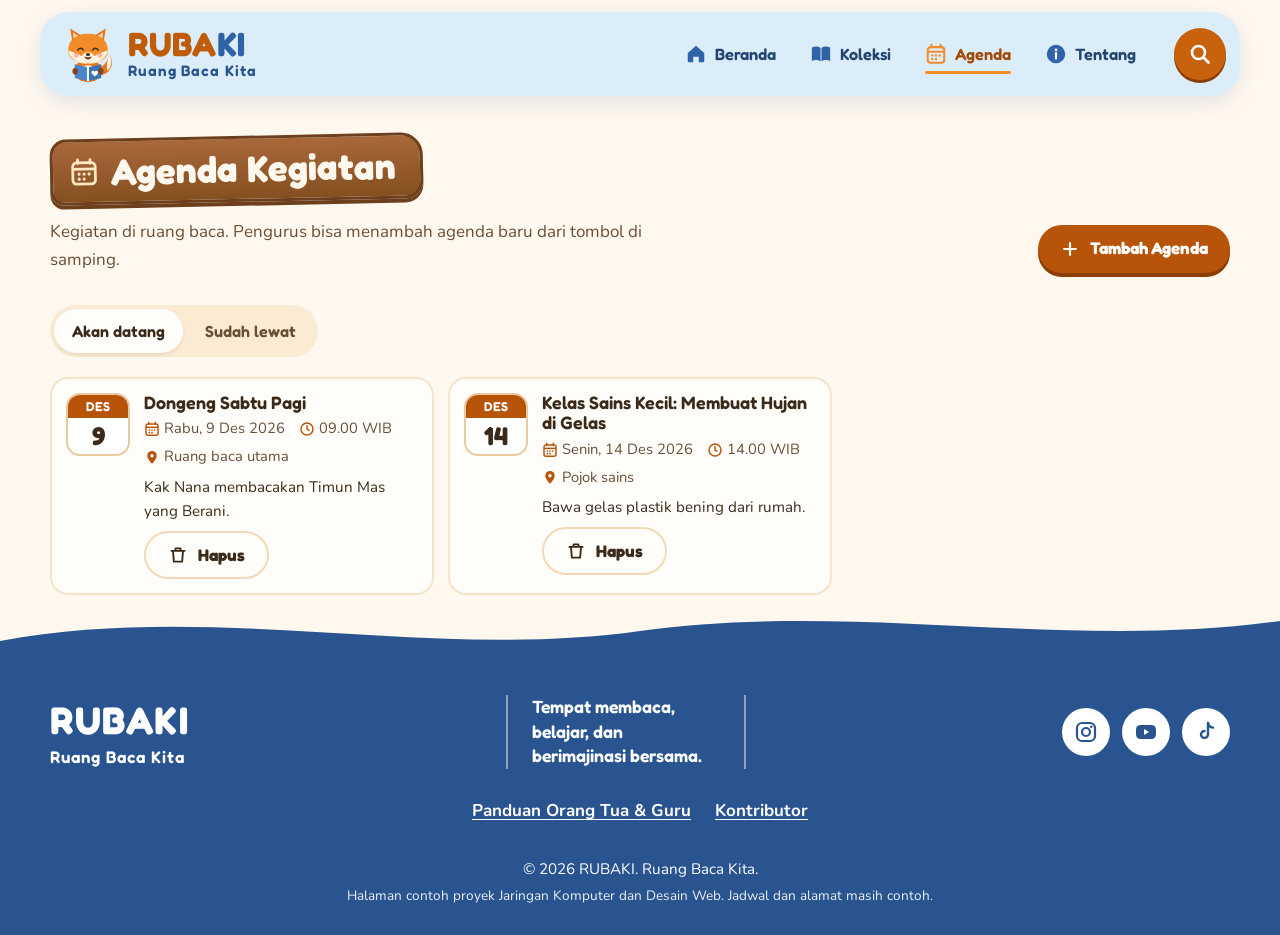
==== agenda.html @ 47138470 "Terapkan tampilan RUBAKI baru ke semua halaman Tampilan mengikuti desain contoh (hero rubah, papan k" ====
<!DOCTYPE html>
<html lang="id">
<head>
  <meta charset="utf-8">
  <meta name="viewport" content="width=device-width, initial-scale=1">
  <title>Agenda Kegiatan · RUBAKI</title>
  <meta name="description" content="Jadwal dongeng, menggambar, dan kelas sains kecil di ruang baca RUBAKI.">
  <link rel="preconnect" href="https://fonts.googleapis.com">
  <link rel="preconnect" href="https://fonts.gstatic.com" crossorigin>
  <link href="https://fonts.googleapis.com/css2?family=Fredoka:wght@500;600;700&family=Nunito:wght@400;600;700;800&display=swap" rel="stylesheet">
  <link rel="stylesheet" href="css/style.css">
  <link rel="stylesheet" href="css/agenda.css">
</head>
<body data-halaman="agenda">
  <!-- Ikon dan maskot dipakai ulang lewat <use href="#..."> -->
  <svg width="0" height="0" style="position:absolute" aria-hidden="true">
    <defs>
      <symbol id="fox" viewBox="0 0 220 220">
        <path d="M150 196 C204 190 218 140 192 112 C186 150 166 162 138 168Z" fill="#E9761A"/>
        <path d="M192 112 C208 134 204 162 186 176 C182 152 186 132 192 112Z" fill="#FFF3E2"/>
        <ellipse cx="110" cy="176" rx="56" ry="44" fill="#E9761A"/>
        <ellipse cx="110" cy="184" rx="32" ry="30" fill="#FFF3E2"/>
        <path d="M50 74 L40 10 L98 46Z" fill="#E9761A"/>
        <path d="M56 60 L51 26 L84 47Z" fill="#FFDDBC"/>
        <path d="M170 74 L180 10 L122 46Z" fill="#E9761A"/>
        <path d="M164 60 L169 26 L136 47Z" fill="#FFDDBC"/>
        <path d="M110 30 C162 30 188 60 188 96 C188 130 152 148 110 148 C68 148 32 130 32 96 C32 60 58 30 110 30Z" fill="#F28C28"/>
        <path d="M32 96 C52 102 72 108 86 120 C96 130 100 142 110 148 C78 149 42 136 32 96Z" fill="#FFF3E2"/>
        <path d="M188 96 C168 102 148 108 134 120 C124 130 120 142 110 148 C142 149 178 136 188 96Z" fill="#FFF3E2"/>
        <ellipse cx="110" cy="124" rx="26" ry="20" fill="#FFF3E2"/>
        <path d="M70 94 q11 -13 22 0" stroke="#3B2A1A" stroke-width="5.5" fill="none" stroke-linecap="round"/>
        <path d="M128 94 q11 -13 22 0" stroke="#3B2A1A" stroke-width="5.5" fill="none" stroke-linecap="round"/>
        <circle cx="64" cy="114" r="10" fill="#F4A08C" opacity=".7"/>
        <circle cx="156" cy="114" r="10" fill="#F4A08C" opacity=".7"/>
        <ellipse cx="110" cy="112" rx="8" ry="6" fill="#3B2A1A"/>
        <path d="M98 122 q12 16 24 0" stroke="#3B2A1A" stroke-width="4" fill="#C9483A" stroke-linecap="round" stroke-linejoin="round"/>
        <path d="M58 150 L108 162 L108 216 L58 204Z" fill="#4A86C8"/>
        <path d="M162 150 L112 162 L112 216 L162 204Z" fill="#3B74B4"/>
        <path d="M106 162 L110 158 L114 162 L114 216 L106 216Z" fill="#FFFFFF"/>
        <path d="M137 180 c-4 -7 -15 -4 -13 5 c1 5 13 13 13 13 s12 -8 13 -13 c2 -9 -9 -12 -13 -5z" fill="#FFFFFF"/>
        <ellipse cx="60" cy="178" rx="11" ry="13" fill="#7A4A26"/>
        <ellipse cx="160" cy="178" rx="11" ry="13" fill="#7A4A26"/>
      </symbol>

      <symbol id="i-home" viewBox="0 0 24 24"><path d="M3 11 12 3l9 8v9a1 1 0 0 1-1 1h-5v-6H9v6H4a1 1 0 0 1-1-1z" fill="currentColor"/></symbol>
      <symbol id="i-book" viewBox="0 0 24 24"><path d="M2 5c3-1.5 6.5-1.5 9.5.5V20c-3-2-6.5-2-9.5-.5zM22 5c-3-1.5-6.5-1.5-9.5.5V20c3-2 6.5-2 9.5-.5z" fill="currentColor"/></symbol>
      <symbol id="i-cal" viewBox="0 0 24 24"><path d="M7 2v3M17 2v3" stroke="currentColor" stroke-width="2.2" stroke-linecap="round"/><rect x="3" y="4.5" width="18" height="17" rx="3" fill="none" stroke="currentColor" stroke-width="2.2"/><path d="M3 9.5h18" stroke="currentColor" stroke-width="2.2"/><g fill="currentColor"><circle cx="8" cy="13.5" r="1.3"/><circle cx="12" cy="13.5" r="1.3"/><circle cx="16" cy="13.5" r="1.3"/><circle cx="8" cy="17.5" r="1.3"/><circle cx="12" cy="17.5" r="1.3"/></g></symbol>
      <symbol id="i-info" viewBox="0 0 24 24"><circle cx="12" cy="12" r="10" fill="currentColor"/><path d="M12 11v6" stroke="#fff" stroke-width="2.4" stroke-linecap="round"/><circle cx="12" cy="7.5" r="1.5" fill="#fff"/></symbol>
      <symbol id="i-search" viewBox="0 0 24 24"><circle cx="10.5" cy="10.5" r="6.5" fill="none" stroke="currentColor" stroke-width="2.6"/><path d="m15.5 15.5 5 5" stroke="currentColor" stroke-width="2.6" stroke-linecap="round"/></symbol>
      <symbol id="i-arrow" viewBox="0 0 24 24"><path d="M5 12h13M13 6l6 6-6 6" fill="none" stroke="currentColor" stroke-width="2.6" stroke-linecap="round" stroke-linejoin="round"/></symbol>
      <symbol id="i-back" viewBox="0 0 24 24"><path d="M19 12H6M11 6l-6 6 6 6" fill="none" stroke="currentColor" stroke-width="2.6" stroke-linecap="round" stroke-linejoin="round"/></symbol>
      <symbol id="i-up" viewBox="0 0 24 24"><path d="M12 19V6M6 11l6-6 6 6" fill="none" stroke="currentColor" stroke-width="2.6" stroke-linecap="round" stroke-linejoin="round"/></symbol>
      <symbol id="i-close" viewBox="0 0 24 24"><path d="M6 6l12 12M18 6 6 18" stroke="currentColor" stroke-width="2.6" stroke-linecap="round"/></symbol>
      <symbol id="i-heart" viewBox="0 0 24 24"><path d="M12 20s-7.5-4.6-9.3-9.2C1.4 7.4 3.6 4 7 4c2 0 3.6 1.1 5 3 1.4-1.9 3-3 5-3 3.4 0 5.6 3.4 4.3 6.8C19.5 15.4 12 20 12 20z" fill="currentColor"/></symbol>
      <symbol id="i-people" viewBox="0 0 24 24"><g fill="currentColor"><circle cx="12" cy="7" r="3.4"/><circle cx="5" cy="9" r="2.6"/><circle cx="19" cy="9" r="2.6"/><path d="M5.5 20c0-4 2.9-7 6.5-7s6.5 3 6.5 7z"/><path d="M0.5 19c0-3 1.9-5.3 4.5-5.3 1 0 1.8.3 2.5.8-1 1.3-1.6 2.8-1.8 4.5z"/><path d="M23.5 19c0-3-1.9-5.3-4.5-5.3-1 0-1.8.3-2.5.8 1 1.3 1.6 2.8 1.8 4.5z"/></g></symbol>
      <symbol id="i-star" viewBox="0 0 24 24"><path d="m12 2.5 2.9 6 6.6.8-4.9 4.5 1.3 6.5L12 17l-5.9 3.3 1.3-6.5L2.5 9.3l6.6-.8z" fill="currentColor" stroke="#C98A00" stroke-width="1" stroke-linejoin="round"/></symbol>
      <symbol id="i-plus" viewBox="0 0 24 24"><path d="M12 5v14M5 12h14" stroke="currentColor" stroke-width="2.6" stroke-linecap="round"/></symbol>
      <symbol id="i-trash" viewBox="0 0 24 24"><path d="M4 7h16M9 7V4h6v3M6 7l1 13h10l1-13" fill="none" stroke="currentColor" stroke-width="2.2" stroke-linecap="round" stroke-linejoin="round"/></symbol>
      <symbol id="i-pin" viewBox="0 0 24 24"><path d="M12 22s7-6.6 7-12a7 7 0 0 0-14 0c0 5.4 7 12 7 12z" fill="currentColor"/><circle cx="12" cy="10" r="2.6" fill="#fff"/></symbol>
      <symbol id="i-clock" viewBox="0 0 24 24"><circle cx="12" cy="12" r="9" fill="none" stroke="currentColor" stroke-width="2.2"/><path d="M12 7v5l3 2" fill="none" stroke="currentColor" stroke-width="2.2" stroke-linecap="round"/></symbol>
      <symbol id="i-pause" viewBox="0 0 24 24"><path d="M8 5v14M16 5v14" stroke="currentColor" stroke-width="3" stroke-linecap="round"/></symbol>
      <symbol id="i-play" viewBox="0 0 24 24"><path d="M7 4.5v15l12-7.5z" fill="currentColor"/></symbol>
      <symbol id="i-ig" viewBox="0 0 24 24"><rect x="3" y="3" width="18" height="18" rx="5" fill="none" stroke="currentColor" stroke-width="2.2"/><circle cx="12" cy="12" r="4" fill="none" stroke="currentColor" stroke-width="2.2"/><circle cx="17.3" cy="6.7" r="1.3" fill="currentColor"/></symbol>
      <symbol id="i-yt" viewBox="0 0 24 24"><rect x="2" y="5" width="20" height="14" rx="4.5" fill="currentColor"/><path d="M10 9v6l5-3z" fill="#fff"/></symbol>
      <symbol id="i-tt" viewBox="0 0 24 24"><path d="M14 3v11.5a3.5 3.5 0 1 1-3.5-3.5" fill="none" stroke="currentColor" stroke-width="2.4" stroke-linecap="round"/><path d="M14 3c.4 2.6 2.2 4.4 5 4.6" fill="none" stroke="currentColor" stroke-width="2.4" stroke-linecap="round"/></symbol>
    </defs>
  </svg>

  <a class="skip" href="#main">Lewati ke konten utama</a>

  <!-- NAVBAR: sama di semua halaman, jangan diubah -->
  <header class="topbar" id="top">
    <a class="brand" href="index.html" aria-label="RUBAKI, ke beranda">
      <svg class="brand__fox" width="56" height="56" aria-hidden="true"><use href="#fox"/></svg>
      <span class="brand__text">
        <span class="brand__name"><span class="o">RUBA</span><span class="b">KI</span></span>
        <span class="brand__tag">Ruang Baca Kita</span>
      </span>
    </a>

    <nav class="nav" aria-label="Navigasi utama">
      <a class="nav__link" href="index.html" data-route="beranda"><svg aria-hidden="true"><use href="#i-home"/></svg><span>Beranda</span></a>
      <a class="nav__link" href="koleksi.html" data-route="koleksi"><svg aria-hidden="true"><use href="#i-book"/></svg><span>Koleksi</span></a>
      <a class="nav__link" href="agenda.html" data-route="agenda" aria-current="page"><svg aria-hidden="true"><use href="#i-cal"/></svg><span>Agenda</span></a>
      <a class="nav__link" href="tentang.html" data-route="tentang"><svg aria-hidden="true"><use href="#i-info"/></svg><span>Tentang</span></a>
    </nav>

    <button class="search-btn" type="button" id="openSearch" aria-label="Cari buku atau agenda (tombol /)">
      <svg aria-hidden="true"><use href="#i-search"/></svg>
    </button>
  </header>

  <main id="main" tabindex="-1">
    <!-- ===== ISI HALAMAN AGENDA (bagian yang boleh kamu ubah) ===== -->
    <section class="halaman" aria-labelledby="agd-title">
      <div class="wrap page">
        <header class="page__head page__head--row">
          <div>
            <h1 class="plank plank--lg" id="agd-title"><svg aria-hidden="true"><use href="#i-cal"/></svg>Agenda Kegiatan</h1>
            <p class="page__lead">Kegiatan di ruang baca. Pengurus bisa menambah agenda baru dari tombol di samping.</p>
          </div>
          <button class="btn btn--primary" type="button" id="addAgendaBtn"><svg aria-hidden="true"><use href="#i-plus"/></svg>Tambah Agenda</button>
        </header>

        <div class="tabs" role="tablist" aria-label="Tampilkan agenda">
          <button type="button" role="tab" class="tab is-active" aria-selected="true" data-tab="mendatang">Akan datang</button>
          <button type="button" role="tab" class="tab" aria-selected="false" data-tab="lewat">Sudah lewat</button>
        </div>
        <div id="agendaList" class="agenda-list"></div>
      </div>
    </section>
  </main>

  <!-- FOOTER: sama di semua halaman, jangan diubah -->
  <footer class="footer">
    <svg class="footer__wave" viewBox="0 0 1200 60" preserveAspectRatio="none" aria-hidden="true"><path d="M0 40 C200 0 400 60 600 30 C800 0 1000 50 1200 20 V60 H0Z" fill="currentColor"/></svg>
    <div class="footer__inner wrap">
      <div class="footer__brand">
        <span class="footer__name">RUBAKI</span>
        <span class="footer__tag">Ruang Baca Kita</span>
      </div>
      <p class="footer__line">Tempat membaca, belajar, dan berimajinasi bersama.</p>
      <div class="footer__social">
        <button type="button" class="social" data-social="Instagram" aria-label="Instagram RUBAKI"><svg aria-hidden="true"><use href="#i-ig"/></svg></button>
        <button type="button" class="social" data-social="YouTube" aria-label="YouTube RUBAKI"><svg aria-hidden="true"><use href="#i-yt"/></svg></button>
        <button type="button" class="social" data-social="TikTok" aria-label="TikTok RUBAKI"><svg aria-hidden="true"><use href="#i-tt"/></svg></button>
      </div>
    </div>
    <nav class="footer__links" aria-label="Tautan lain">
      <a href="panduan.html">Panduan Orang Tua &amp; Guru</a>
      <a href="kontributor.html">Kontributor</a>
    </nav>
    <p class="footer__copy">© 2026 RUBAKI. Ruang Baca Kita. <span class="footer__note">Halaman contoh proyek Jaringan Komputer dan Desain Web. Jadwal dan alamat masih contoh.</span></p>
    <button type="button" class="to-top" id="toTop" aria-label="Kembali ke atas"><svg aria-hidden="true"><use href="#i-up"/></svg></button>
  </footer>

  <!-- DIALOG bersama: detail buku dan pencarian -->
  <dialog class="modal" id="bookModal" aria-labelledby="bmTitle">
    <button type="button" class="modal__close" data-close aria-label="Tutup detail buku"><svg aria-hidden="true"><use href="#i-close"/></svg></button>
    <div class="bm">
      <div class="bm__cover" id="bmCover" aria-hidden="true"></div>
      <div class="bm__info">
        <span class="chip" id="bmCat"></span>
        <h2 id="bmTitle"></h2>
        <p class="bm__meta" id="bmMeta"></p>
        <p id="bmSyn"></p>
        <div class="bm__actions">
          <a class="btn btn--primary" id="bmRead" href="koleksi.html">Baca Sekarang</a>
          <button type="button" class="btn btn--soft fav-toggle" id="bmFav" aria-pressed="false"><svg aria-hidden="true"><use href="#i-heart"/></svg><span>Simpan ke favorit</span></button>
        </div>
      </div>
    </div>
  </dialog>

  <dialog class="modal modal--form" id="agendaModal" aria-labelledby="amTitle">
    <button type="button" class="modal__close" data-close aria-label="Tutup formulir agenda"><svg aria-hidden="true"><use href="#i-close"/></svg></button>
    <form id="agendaForm" novalidate>
      <h2 id="amTitle">Tambah agenda</h2>
      <p class="form-note">Agenda tersimpan di browser perangkat ini saja, belum terhubung ke server.</p>
      <div class="field">
        <label for="agJudul">Nama kegiatan</label>
        <input id="agJudul" name="judul" type="text" maxlength="60" placeholder="contoh: Dongeng Sabtu Pagi" required>
        <p class="err" id="errJudul"></p>
      </div>
      <div class="form-row">
        <div class="field">
          <label for="agTanggal">Tanggal</label>
          <input id="agTanggal" name="tanggal" type="date" required>
          <p class="err" id="errTanggal"></p>
        </div>
        <div class="field">
          <label for="agJam">Jam mulai</label>
          <input id="agJam" name="jam" type="time" value="09:00" required>
        </div>
      </div>
      <div class="form-row">
        <div class="field">
          <label for="agTempat">Tempat</label>
          <input id="agTempat" name="tempat" type="text" maxlength="40" value="Ruang baca utama">
        </div>
        <div class="field">
          <label for="agJenis">Jenis</label>
          <select id="agJenis" name="jenis">
            <option>Dongeng</option>
            <option>Kelas Sains</option>
            <option>Menggambar</option>
            <option>Kunjungan</option>
          </select>
        </div>
      </div>
      <div class="field">
        <label for="agKet">Keterangan <span class="opt">(boleh kosong)</span></label>
        <textarea id="agKet" name="ket" rows="2" maxlength="140"></textarea>
      </div>
      <div class="form-actions">
        <button type="button" class="btn btn--ghost" data-close>Batal</button>
        <button type="submit" class="btn btn--primary">Simpan Agenda</button>
      </div>
    </form>
  </dialog>

  <dialog class="modal modal--search" id="searchModal" aria-labelledby="smTitle">
    <h2 id="smTitle" class="sr">Pencarian</h2>
    <div class="search-box">
      <svg aria-hidden="true"><use href="#i-search"/></svg>
      <label for="globalSearch" class="sr">Cari buku atau agenda</label>
      <input id="globalSearch" type="search" placeholder="Cari buku atau agenda…" autocomplete="off">
      <button type="button" class="icon-btn" data-close aria-label="Tutup pencarian"><svg aria-hidden="true"><use href="#i-close"/></svg></button>
    </div>
    <div id="searchResults" class="search-results" aria-live="polite"></div>
  </dialog>

  <div class="toast" id="toast" role="status" aria-live="polite"></div>

  <script src="data/buku.js" defer></script>
  <script src="data/agenda.js" defer></script>
  <script src="js/main.js" defer></script>
  <script src="js/agenda.js" defer></script>
</body>
</html>
---- css/style.css ----
/* =========================================================
   RUBAKI · Ruang Baca Kita
   Palet diambil dari ilustrasi maskot: oranye rubah, biru buku,
   krim kertas, dan cokelat papan kayu.
   ========================================================= */
:root {
  --cream: #FFF8EE;
  --paper: #FFFDF9;
  --sand: #FCEBD3;
  --sand-line: #F3D9B5;
  --ink: #3B2A1A;
  --ink-soft: #6A4F38;
  --orange: #F28C28;
  --orange-deep: #B8540A;   /* tombol utama, teks putih di atasnya lolos AA */
  --orange-soft: #FFE6CC;
  --blue: #2F63A8;
  --blue-deep: #2A548F;
  --sky: #DCEFFC;
  --wood: #94592B;
  --wood-dark: #6E3F1C;
  --focus: #1C4E8F;

  --r-sm: 10px;
  --r-md: 18px;
  --r-lg: 28px;

  --font-head: "Fredoka", "Nunito", system-ui, sans-serif;
  --font-body: "Nunito", system-ui, sans-serif;

  --header-h: 84px;
}
*, *::before, *::after { box-sizing: border-box; }
html { scroll-behavior: smooth; scroll-padding-top: calc(var(--header-h) + 24px); }
@media (prefers-reduced-motion: reduce) {
  html { scroll-behavior: auto; }
}
body {
  margin: 0;
  font-family: var(--font-body);
  font-size: 1.0625rem;
  line-height: 1.6;
  color: var(--ink);
  background: var(--cream);
  -webkit-font-smoothing: antialiased;
}
img, svg { display: block; }
h1, h2, h3 { font-family: var(--font-head); line-height: 1.15; margin: 0; }
p { margin: 0; }
a { color: var(--blue-deep); }
a[href], button:not(:disabled), summary, select, label[for],
[role="button"], [role="tab"] { cursor: pointer; }
:disabled, [aria-disabled="true"] { cursor: not-allowed; }
:focus-visible {
  outline: 3px solid var(--focus);
  outline-offset: 3px;
  border-radius: 6px;
}
/* main hanya target fokus saat pindah halaman, bukan kontrol */
main:focus { outline: none; }
.sr {
  position: absolute; width: 1px; height: 1px; overflow: hidden;
  clip: rect(0 0 0 0); white-space: nowrap;
}
.skip {
  position: absolute; left: 16px; top: -60px; z-index: 100;
  background: var(--ink); color: #fff; padding: 10px 16px; border-radius: var(--r-sm);
  font-weight: 700; text-decoration: none;
}
.skip:focus { top: 12px; }
.wrap { width: min(1180px, 100% - 40px); margin-inline: auto; }
/* ---------- Tombol ---------- */
.btn {
  display: inline-flex; align-items: center; justify-content: center; gap: 10px;
  min-height: 48px; padding: 10px 22px;
  border: 0; border-radius: 999px;
  font: 700 1.05rem/1 var(--font-head);
  text-decoration: none;
  transition: transform .15s ease, background-color .15s ease, box-shadow .15s ease;
}
.btn svg { width: 20px; height: 20px; flex: none; }
.btn--primary {
  background: var(--orange-deep); color: #fff;
  box-shadow: 0 4px 0 #8A3E06;
}
.btn--primary:hover { background: #A44A07; }
.btn--primary:active { transform: translateY(3px); box-shadow: 0 1px 0 #8A3E06; }
.btn--soft { background: var(--orange-soft); color: #7A3606; }
.btn--soft:hover { background: #FFD9B3; }
.btn--ghost { background: transparent; color: var(--ink); border: 2px solid var(--sand-line); }
.btn--ghost:hover { background: var(--sand); }
.btn:disabled { opacity: .45; box-shadow: none; transform: none; }
.icon-btn {
  min-width: 44px; height: 44px; padding: 0 10px;
  display: inline-grid; place-items: center;
  border: 2px solid var(--sand-line); background: var(--paper); color: var(--ink);
  border-radius: 12px; font: 700 1rem var(--font-head);
}
.icon-btn:hover { background: var(--sand); }
.icon-btn svg { width: 20px; height: 20px; }
/* ---------- Header ---------- */
.topbar {
  position: sticky; top: 12px; z-index: 50;
  width: min(1200px, 100% - 24px); margin: 12px auto 0;
  display: flex; align-items: center; gap: 24px;
  min-height: var(--header-h); padding: 8px 14px 8px 20px;
  border-radius: var(--r-lg);
  background: rgba(214, 236, 251, .86);
  backdrop-filter: blur(10px);
  -webkit-backdrop-filter: blur(10px);
  box-shadow: 0 6px 20px rgba(47, 99, 168, .14);
}
.brand { display: flex; align-items: center; gap: 12px; text-decoration: none; margin-right: auto; }
.brand__fox { width: 56px; height: 56px; }
.brand__text { display: grid; line-height: 1; }
.brand__name { font: 700 2.1rem/1 var(--font-head); letter-spacing: .02em; }
.brand__name .o { color: #BF5C0A; }
.brand__name .b { color: var(--blue); }
.brand__tag { font: 600 .95rem/1.3 var(--font-head); color: var(--blue-deep); letter-spacing: .06em; }
.nav { display: flex; gap: 6px; }
.nav__link {
  position: relative;
  display: flex; align-items: center; gap: 8px;
  min-height: 48px; padding: 8px 14px;
  font: 600 1.02rem var(--font-head); color: #24456F; text-decoration: none;
  border-radius: 14px;
}
.nav__link svg { width: 22px; height: 22px; color: var(--blue); }
.nav__link:hover { background: rgba(255, 255, 255, .6); }
.nav__link[aria-current="page"] { color: #A44A07; }
.nav__link[aria-current="page"] svg { color: var(--orange); }
.nav__link[aria-current="page"]::after {
  content: ""; position: absolute; left: 14px; right: 14px; bottom: 4px;
  height: 3px; border-radius: 3px; background: var(--orange);
}
.search-btn {
  width: 52px; height: 52px; flex: none;
  display: grid; place-items: center;
  border: 0; border-radius: 50%;
  background: #C9620C; color: #fff;
  box-shadow: 0 3px 0 #8A3E06;
}
.search-btn svg { width: 24px; height: 24px; }
.search-btn:hover { background: #B8540A; }
.search-btn:active { transform: translateY(2px); box-shadow: 0 1px 0 #8A3E06; }
/* ---------- Hero ---------- */
.view[hidden] { display: none; }
@keyframes spin { to { transform: rotate(360deg); } }
@keyframes drift { to { transform: translateX(40px); } }
@keyframes rise { from { opacity: 0; transform: translateY(14px); } }
@keyframes pop { from { opacity: 0; transform: scale(.92); } }
.panel {
  background: #FFF2E0; border-radius: var(--r-lg);
  padding: 20px 20px 24px;
}
.panel__head { display: flex; align-items: center; justify-content: space-between; gap: 12px; margin-bottom: 20px; flex-wrap: wrap; }
/* papan kayu, ciri judul dari desain */
.plank {
  position: relative;
  display: inline-flex; align-items: center; gap: 12px;
  padding: 10px 24px 10px 16px;
  font: 700 clamp(1.3rem, 2.4vw, 1.7rem)/1.1 var(--font-head);
  color: #FFF8EE;
  background: linear-gradient(180deg, #A9683A, var(--wood) 60%, #84501F);
  border: 3px solid var(--wood-dark);
  border-radius: 16px 22px 18px 14px;
  transform: rotate(-1.2deg);
  box-shadow: 0 4px 0 var(--wood-dark);
}
.plank svg { width: 30px; height: 30px; color: #FFE7C2; flex: none; }
.plank--lg { font-size: clamp(1.6rem, 3.6vw, 2.3rem); }
.pill-link {
  display: inline-flex; align-items: center; min-height: 44px; padding: 8px 18px;
  background: var(--sky); color: var(--blue-deep); border-radius: 999px;
  font: 600 1rem var(--font-head); text-decoration: none;
}
.pill-link:hover { background: #C6E3F8; }
/* ---------- Kartu buku ---------- */
.book-grid {
  display: grid; gap: 20px;
  grid-template-columns: repeat(auto-fill, minmax(200px, 1fr));
}
.book {
  position: relative;
  display: flex; flex-direction: column;
  background: var(--paper); border-radius: var(--r-md);
  padding: 14px 14px 16px;
  border: 2px solid #F6E3C9;
  transition: transform .18s ease, box-shadow .18s ease;
}
.book:hover { transform: translateY(-4px); box-shadow: 0 10px 22px rgba(120, 80, 30, .14); }
.book__cover {
  display: block; padding: 0; border: 0; background: none;
  aspect-ratio: 3 / 4; width: 82%; margin: 0 auto 14px;
  border-radius: 6px 10px 10px 6px; overflow: hidden;
  box-shadow: 0 8px 14px rgba(40, 30, 20, .22);
}
.book__cover svg { width: 100%; height: 100%; }
.book__title { font: 600 1.08rem/1.3 var(--font-head); margin-bottom: 10px; }
.book__meta { font-size: .9rem; color: var(--ink-soft); margin: -6px 0 10px; }
.book__foot { margin-top: auto; display: flex; align-items: center; justify-content: space-between; gap: 8px; flex-wrap: wrap; }
.book__foot .chip { white-space: nowrap; }
.book__open { margin-left: auto; }
.book__open {
  width: 44px; height: 44px; flex: none; border: 0; border-radius: 50%;
  background: #C9620C; color: #fff; display: grid; place-items: center;
}
.book__open:hover { background: #B8540A; }
.book__open svg { width: 20px; height: 20px; }
.book__media { position: relative; width: 82%; margin: 0 auto 14px; }
.book__media .book__cover { width: 100%; margin: 0; }
.fav-btn {
  position: absolute; right: -10px; bottom: -10px; z-index: 2;
  width: 44px; height: 44px; border: 0; border-radius: 50%;
  background: rgba(255, 253, 249, .95); color: #C9B8A6;
  display: grid; place-items: center;
  box-shadow: 0 2px 6px rgba(0, 0, 0, .12);
}
.fav-btn svg { width: 22px; height: 22px; }
.fav-btn[aria-pressed="true"] { color: #D7373F; }
.chip {
  display: inline-flex; align-items: center;
  padding: 4px 14px; border-radius: 999px;
  font: 600 .92rem/1.4 var(--font-head);
}
.chip--blue  { background: #D6E8FA; color: #1F4D86; }
.chip--green { background: #DDF0D2; color: #2B6119; }
.chip--gold  { background: #FCE7B0; color: #6E4A00; }
.chip--rose  { background: #FADBD6; color: #8A3426; }
/* ---------- Agenda ---------- */
.panel--agenda { display: flex; flex-direction: column; }
.agenda-mini { flex: 1; display: flex; flex-direction: column; gap: 12px; }
.empty {
  flex: 1;
  display: flex; flex-direction: column; align-items: center; justify-content: center; text-align: center;
  gap: 12px; padding: 28px 18px;
  background: var(--paper); border-radius: var(--r-md); border: 2px dashed var(--sand-line);
}
.empty svg { width: 120px; height: 120px; }
.empty__title { font: 600 1.25rem/1.3 var(--font-head); }
.empty__text { color: var(--ink-soft); max-width: 32ch; }
.agenda-item {
  display: grid; grid-template-columns: auto 1fr; gap: 14px; align-items: start;
  background: var(--paper); border-radius: var(--r-md); padding: 14px;
  border: 2px solid #F6E3C9;
}
.date-badge {
  width: 64px; text-align: center; border-radius: 14px; overflow: hidden;
  background: #fff; border: 2px solid #E9C9A0;
}
.date-badge__m { display: block; background: var(--orange-deep); color: #fff; font: 600 .8rem/1.8 var(--font-head); text-transform: uppercase; }
.date-badge__d { display: block; font: 700 1.6rem/1.4 var(--font-head); color: var(--ink); }
.agenda-item h3 { font-size: 1.12rem; font-weight: 600; margin-bottom: 4px; }
.agenda-item__meta { display: flex; flex-wrap: wrap; gap: 4px 14px; font-size: .92rem; color: var(--ink-soft); }
.agenda-item__meta span { display: inline-flex; align-items: center; gap: 4px; }
.agenda-item__meta svg { width: 16px; height: 16px; color: var(--orange-deep); }
.agenda-item__ket { margin-top: 6px; font-size: .95rem; }
.agenda-item__del { margin-top: 8px; }
.agenda-item--past { opacity: .8; }
.agenda-mini .link-all { align-self: flex-start; }
/* ---------- Halaman umum ---------- */
.page { padding: 40px 0 0; }
.page__head { margin-bottom: 24px; }
.page__head--row { display: flex; justify-content: space-between; align-items: flex-end; gap: 20px; flex-wrap: wrap; }
.page__lead { margin-top: 16px; color: var(--ink-soft); max-width: 60ch; }
.field { display: grid; gap: 6px; min-width: 0; }
.field label { font: 600 .98rem var(--font-head); }
.opt { font-weight: 400; color: var(--ink-soft); font-family: var(--font-body); font-size: .9rem; }
input, select, textarea {
  font: inherit; color: var(--ink);
  min-height: 48px; padding: 10px 14px; width: 100%;
  background: #fff; border: 2px solid #D9BE9A; border-radius: 14px;
}
textarea { resize: vertical; }
input:focus-visible, select:focus-visible, textarea:focus-visible { outline: 3px solid var(--focus); outline-offset: 1px; border-color: var(--focus); }
input[aria-invalid="true"] { border-color: #B3261E; }
/* ---------- Footer ---------- */
.footer { position: relative; background: var(--blue-deep); color: #fff; padding: 36px 0 28px; margin-top: 40px; }
.footer__wave { position: absolute; left: 0; right: 0; top: -58px; width: 100%; height: 60px; color: var(--blue-deep); }
.footer__inner { display: flex; align-items: center; justify-content: space-between; gap: 24px; flex-wrap: wrap; }
.footer__brand { display: grid; line-height: 1; }
.footer__name { font: 700 2.4rem var(--font-head); letter-spacing: .04em; }
.footer__tag { font: 600 1.05rem var(--font-head); letter-spacing: .06em; margin-top: 4px; }
.footer__line { font: 600 1.1rem/1.4 var(--font-head); max-width: 24ch; padding-inline: 24px; border-inline: 2px solid rgba(255, 255, 255, .45); }
.footer__social { display: flex; gap: 12px; }
.social { width: 48px; height: 48px; border-radius: 50%; border: 0; background: #fff; color: var(--blue-deep); display: grid; place-items: center; }
.social:hover { background: var(--sky); }
.social svg { width: 24px; height: 24px; }
.footer__copy { text-align: center; margin-top: 24px; font-size: .95rem; }
.footer__note { display: block; opacity: .9; font-size: .85rem; margin-top: 4px; }
.footer a { color: #fff; }
.to-top {
  position: fixed; right: 18px; bottom: 18px; z-index: 40;
  width: 52px; height: 52px; border-radius: 50%; border: 2px solid var(--blue-deep);
  background: #fff; color: var(--blue-deep); display: grid; place-items: center;
  box-shadow: 0 4px 12px rgba(0, 0, 0, .18);
  opacity: 0; pointer-events: none; transition: opacity .2s;
}
.to-top.is-visible { opacity: 1; pointer-events: auto; }
.to-top svg { width: 24px; height: 24px; }
/* ---------- Dialog ---------- */
.modal {
  width: min(760px, 100% - 24px); max-height: calc(100dvh - 32px);
  padding: 28px; border: 0; border-radius: var(--r-lg);
  background: var(--paper); color: var(--ink);
  box-shadow: 0 24px 60px rgba(30, 20, 10, .35);
}
.modal::backdrop { background: rgba(46, 32, 18, .55); }
.modal[open] { animation: pop .25s ease both; }
.modal__close { position: absolute; top: 12px; right: 12px; width: 44px; height: 44px; border: 0; border-radius: 50%; background: var(--sand); color: var(--ink); display: grid; place-items: center; }
.modal__close svg { width: 20px; height: 20px; }
.bm { display: grid; grid-template-columns: 220px 1fr; gap: 24px; }
.bm__cover { border-radius: 8px; overflow: hidden; aspect-ratio: 3 / 4; box-shadow: 0 10px 20px rgba(40, 30, 20, .22); }
.bm__cover svg { width: 100%; height: 100%; }
.bm__info { display: flex; flex-direction: column; gap: 10px; align-items: flex-start; padding-right: 30px; }
.bm__info h2 { font-size: 1.8rem; }
.bm__meta { color: var(--ink-soft); font-weight: 700; }
.bm__actions { display: flex; gap: 10px; flex-wrap: wrap; margin-top: auto; padding-top: 10px; }
.fav-toggle svg { width: 20px; height: 20px; }
.fav-toggle[aria-pressed="true"] svg { color: #D7373F; }
.modal--form { width: min(560px, 100% - 24px); }
.modal--form form { display: grid; gap: 14px; }
.modal--form h2 { font-size: 1.6rem; }
.form-note { font-size: .92rem; color: var(--ink-soft); margin-top: -6px; }
.form-row { display: grid; grid-template-columns: 1fr 1fr; gap: 14px; }
.form-actions { display: flex; justify-content: flex-end; gap: 10px; margin-top: 4px; flex-wrap: wrap; }
.err { color: #B3261E; font-size: .92rem; font-weight: 700; min-height: 0; }
.err:empty { display: none; }
.modal--search { width: min(640px, 100% - 24px); padding: 16px; margin-top: 10vh; }
.search-box { display: flex; align-items: center; gap: 10px; }
.search-box > svg { width: 24px; height: 24px; color: var(--ink-soft); flex: none; }
.search-box input { border: 0; font-size: 1.2rem; padding-left: 4px; }
.search-box input:focus-visible { outline: none; }
.search-box:focus-within { box-shadow: inset 0 -3px 0 var(--focus); }
.search-results { margin-top: 10px; display: grid; gap: 4px; max-height: 55vh; overflow: auto; }
.search-results h3 { font: 700 .85rem var(--font-head); color: var(--ink-soft); text-transform: uppercase; letter-spacing: .08em; margin: 10px 8px 4px; }
.sr-item {
  display: flex; align-items: center; gap: 12px; width: 100%; text-align: left;
  min-height: 52px; padding: 8px 10px; border: 0; border-radius: 12px; background: transparent;
  font: inherit; color: var(--ink); text-decoration: none;
}
.sr-item:hover, .sr-item:focus-visible { background: var(--sand); }
.sr-item__thumb { width: 36px; height: 48px; border-radius: 4px; overflow: hidden; flex: none; }
.sr-item__thumb svg { width: 100%; height: 100%; }
.sr-item__title { font-weight: 700; }
.sr-item__sub { font-size: .9rem; color: var(--ink-soft); }
.sr-empty { padding: 14px 10px; color: var(--ink-soft); }
mark { background: #FFE08A; color: inherit; border-radius: 3px; padding: 0 2px; }
/* ---------- Toast ---------- */
.toast {
  position: fixed; left: 50%; bottom: 24px; z-index: 200;
  transform: translate(-50%, 20px);
  background: var(--ink); color: #FFF8EE; padding: 12px 20px; border-radius: 14px;
  font-weight: 700; max-width: calc(100% - 32px);
  opacity: 0; pointer-events: none; transition: opacity .2s, transform .2s;
}
.toast.is-on { opacity: 1; transform: translate(-50%, 0); }
/* =========================================================
   Responsif
   ========================================================= */
/* Tablet dan laptop kecil */
@media (max-width: 1020px) {
  .nav__link span { font-size: .98rem; }
  .nav__link { padding: 8px 10px; }
}
/* Ponsel: navigasi pindah ke bawah layar */
@media (max-width: 760px) {
  :root { --header-h: 68px; }
  body { font-size: 1rem; padding-bottom: calc(76px + env(safe-area-inset-bottom)); }
  /* backdrop-filter membuat nav fixed ikut terkurung di header, jadi dimatikan di ponsel */
  .topbar { top: 8px; margin-top: 8px; padding: 6px 8px 6px 12px; gap: 10px; backdrop-filter: none; -webkit-backdrop-filter: none; background: #D9EDFB; }
  .brand__fox { width: 46px; height: 46px; }
  .brand__name { font-size: 1.7rem; }
  .brand__tag { font-size: .82rem; }
  .search-btn { width: 48px; height: 48px; }
  .nav {
    position: fixed; left: 0; right: 0; bottom: 0; z-index: 60;
    justify-content: space-around; gap: 0;
    padding: 6px 6px calc(6px + env(safe-area-inset-bottom));
    background: var(--paper); border-top: 2px solid var(--sand-line);
    box-shadow: 0 -4px 14px rgba(80, 50, 20, .08);
  }
  .nav__link { flex-direction: column; gap: 2px; padding: 6px 4px; min-width: 64px; font-size: .85rem; }
  .nav__link span { font-size: .85rem; }
  .nav__link[aria-current="page"]::after { left: 30%; right: 30%; bottom: 0; }
  .panel { padding: 16px 12px 18px; }
  .book-grid { grid-template-columns: repeat(auto-fill, minmax(150px, 1fr)); gap: 12px; }
  .book { padding: 10px 10px 12px; }
  .book__title { font-size: 1rem; }
  .page { padding-top: 24px; }
  .bm { grid-template-columns: 1fr; }
  .bm__cover { width: 160px; justify-self: center; }
  .bm__info { padding-right: 0; }
  .form-row { grid-template-columns: 1fr; }
  .footer__inner { flex-direction: column; text-align: center; }
  .footer__line { border-inline: 0; padding: 0; }
  .to-top { bottom: calc(88px + env(safe-area-inset-bottom)); }
  .toast { bottom: calc(92px + env(safe-area-inset-bottom)); }
}
@media (max-width: 380px) {
  .brand__tag { display: none; }
  .nav__link { min-width: 0; flex: 1; }
}

/* Tautan Panduan dan Kontributor di footer */
.footer__links { display: flex; justify-content: center; flex-wrap: wrap; gap: 8px 24px; margin-top: 20px; }
.footer__links a { color: #fff; font-weight: 700; text-underline-offset: 3px; min-height: 44px; display: inline-flex; align-items: center; }
---- css/agenda.css ----
/* Gaya khusus halaman agenda. Variabel warna dan komponen umum ada di css/style.css */
.agenda-list { display: grid; gap: 14px; grid-template-columns: repeat(auto-fill, minmax(320px, 1fr)); margin-bottom: 64px; }
.agenda-list .empty { grid-column: 1 / -1; }
.tabs { display: inline-flex; gap: 4px; padding: 4px; background: var(--sand); border-radius: 999px; margin: 8px 0 20px; }
.tab { min-height: 44px; padding: 8px 18px; border: 0; border-radius: 999px; background: transparent; font: 600 1rem var(--font-head); color: var(--ink-soft); }
.tab.is-active { background: var(--paper); color: var(--ink); box-shadow: 0 2px 4px rgba(0, 0, 0, .08); }
@media (max-width: 760px) {
  .agenda-list { grid-template-columns: 1fr; }
}
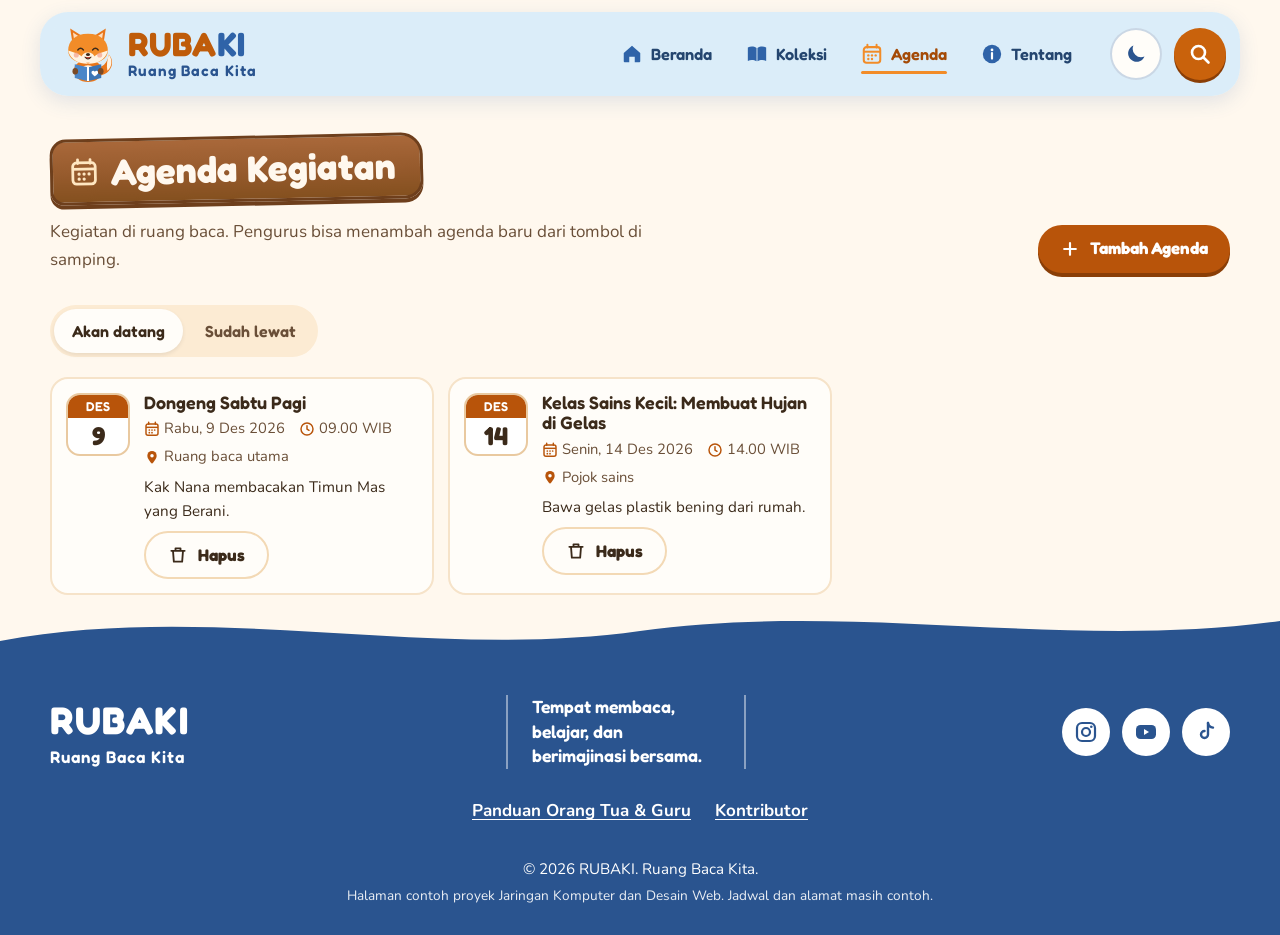
==== commit ca5c8b42: "Tambah tombol mode terang dan gelap Tombol bulan/matahari di navbar semua halaman. Pilihan disimpan " ====
--- a/agenda.html
+++ b/agenda.html
@@ -5,6 +5,15 @@
   <meta name="viewport" content="width=device-width, initial-scale=1">
   <title>Agenda Kegiatan · RUBAKI</title>
   <meta name="description" content="Jadwal dongeng, menggambar, dan kelas sains kecil di ruang baca RUBAKI.">
+  <meta name="color-scheme" content="light dark">
+  <!-- Pasang tema sebelum halaman tampil supaya tidak berkedip terang lalu gelap -->
+  <script>
+    (function () {
+      var t = null;
+      try { t = JSON.parse(localStorage.getItem("rubaki-tema")); } catch (e) {}
+      document.documentElement.dataset.tema = t || (matchMedia("(prefers-color-scheme: dark)").matches ? "gelap" : "terang");
+    })();
+  </script>
   <link rel="preconnect" href="https://fonts.googleapis.com">
   <link rel="preconnect" href="https://fonts.gstatic.com" crossorigin>
   <link href="https://fonts.googleapis.com/css2?family=Fredoka:wght@500;600;700&family=Nunito:wght@400;600;700;800&display=swap" rel="stylesheet">
@@ -60,6 +69,8 @@
       <symbol id="i-clock" viewBox="0 0 24 24"><circle cx="12" cy="12" r="9" fill="none" stroke="currentColor" stroke-width="2.2"/><path d="M12 7v5l3 2" fill="none" stroke="currentColor" stroke-width="2.2" stroke-linecap="round"/></symbol>
       <symbol id="i-pause" viewBox="0 0 24 24"><path d="M8 5v14M16 5v14" stroke="currentColor" stroke-width="3" stroke-linecap="round"/></symbol>
       <symbol id="i-play" viewBox="0 0 24 24"><path d="M7 4.5v15l12-7.5z" fill="currentColor"/></symbol>
+      <symbol id="i-sun" viewBox="0 0 24 24"><circle cx="12" cy="12" r="4.5" fill="currentColor"/><g stroke="currentColor" stroke-width="2.2" stroke-linecap="round"><path d="M12 2v2.5M12 19.5V22M2 12h2.5M19.5 12H22M4.9 4.9l1.8 1.8M17.3 17.3l1.8 1.8M4.9 19.1l1.8-1.8M17.3 6.7l1.8-1.8"/></g></symbol>
+      <symbol id="i-moon" viewBox="0 0 24 24"><path d="M20.5 14.6A8.5 8.5 0 0 1 9.4 3.5a8.5 8.5 0 1 0 11.1 11.1z" fill="currentColor"/></symbol>
       <symbol id="i-ig" viewBox="0 0 24 24"><rect x="3" y="3" width="18" height="18" rx="5" fill="none" stroke="currentColor" stroke-width="2.2"/><circle cx="12" cy="12" r="4" fill="none" stroke="currentColor" stroke-width="2.2"/><circle cx="17.3" cy="6.7" r="1.3" fill="currentColor"/></symbol>
       <symbol id="i-yt" viewBox="0 0 24 24"><rect x="2" y="5" width="20" height="14" rx="4.5" fill="currentColor"/><path d="M10 9v6l5-3z" fill="#fff"/></symbol>
       <symbol id="i-tt" viewBox="0 0 24 24"><path d="M14 3v11.5a3.5 3.5 0 1 1-3.5-3.5" fill="none" stroke="currentColor" stroke-width="2.4" stroke-linecap="round"/><path d="M14 3c.4 2.6 2.2 4.4 5 4.6" fill="none" stroke="currentColor" stroke-width="2.4" stroke-linecap="round"/></symbol>
@@ -84,6 +95,10 @@
       <a class="nav__link" href="agenda.html" data-route="agenda" aria-current="page"><svg aria-hidden="true"><use href="#i-cal"/></svg><span>Agenda</span></a>
       <a class="nav__link" href="tentang.html" data-route="tentang"><svg aria-hidden="true"><use href="#i-info"/></svg><span>Tentang</span></a>
     </nav>
+
+    <button class="theme-btn" type="button" id="toggleTema" aria-pressed="false" aria-label="Ganti ke mode gelap">
+      <svg aria-hidden="true"><use href="#i-moon"/></svg>
+    </button>
 
     <button class="search-btn" type="button" id="openSearch" aria-label="Cari buku atau agenda (tombol /)">
       <svg aria-hidden="true"><use href="#i-search"/></svg>
--- a/css/style.css
+++ b/css/style.css
@@ -404,3 +404,99 @@
 /* Tautan Panduan dan Kontributor di footer */
 .footer__links { display: flex; justify-content: center; flex-wrap: wrap; gap: 8px 24px; margin-top: 20px; }
 .footer__links a { color: #fff; font-weight: 700; text-underline-offset: 3px; min-height: 44px; display: inline-flex; align-items: center; }
+
+/* =========================================================
+   Tombol tema dan MODE GELAP
+   Aktif lewat <html data-tema="gelap">. Warna utama diganti
+   lewat variabel, sisanya warna tetap yang perlu ikut gelap.
+   ========================================================= */
+.theme-btn {
+  width: 52px; height: 52px; flex: none;
+  display: grid; place-items: center;
+  border: 2px solid rgba(47, 99, 168, .25); border-radius: 50%;
+  background: var(--paper); color: var(--blue-deep);
+}
+.theme-btn svg { width: 24px; height: 24px; }
+.theme-btn:hover { background: var(--sky); }
+.theme-btn + .search-btn { margin-left: -12px; }
+
+@media (max-width: 760px) {
+  .theme-btn { width: 48px; height: 48px; }
+  .theme-btn + .search-btn { margin-left: -2px; }
+}
+
+[data-tema="gelap"] {
+  color-scheme: dark;
+  --cream: #1C1511;
+  --paper: #281F18;
+  --sand: #3A2C21;
+  --sand-line: #4C3A2A;
+  --ink: #F5E8D8;
+  --ink-soft: #CDB8A2;
+  --orange-soft: #4A2E17;
+  --blue: #8DB8EE;
+  --blue-deep: #A6C8F2;
+  --sky: #22344A;
+  --focus: #A6C8F2;
+}
+
+[data-tema="gelap"] .skip,
+[data-tema="gelap"] .toast { color: #1C1511; }
+[data-tema="gelap"] .theme-btn { border-color: rgba(166, 200, 242, .3); }
+
+/* Header dan navigasi */
+[data-tema="gelap"] .topbar { background: rgba(26, 38, 54, .88); box-shadow: 0 6px 20px rgba(0, 0, 0, .35); }
+[data-tema="gelap"] .brand__name .o,
+[data-tema="gelap"] .nav__link[aria-current="page"] { color: #F7A04B; }
+[data-tema="gelap"] .nav__link { color: #CFE0F5; }
+[data-tema="gelap"] .nav__link:hover { background: rgba(255, 255, 255, .08); }
+@media (max-width: 760px) {
+  [data-tema="gelap"] .topbar { background: #1A2636; }
+}
+
+/* Tombol, tautan, chip */
+[data-tema="gelap"] .btn--soft { color: #FFD2A6; }
+[data-tema="gelap"] .btn--soft:hover { background: #5A3920; }
+[data-tema="gelap"] .pill-link:hover { background: #2C4560; }
+[data-tema="gelap"] .chip--blue  { background: #1F3A5C; color: #CFE3FA; }
+[data-tema="gelap"] .chip--green { background: #24402A; color: #BFE3A8; }
+[data-tema="gelap"] .chip--gold  { background: #4A3A12; color: #F6DB8E; }
+[data-tema="gelap"] .chip--rose  { background: #4A2622; color: #F5C4BC; }
+[data-tema="gelap"] .chips button[aria-pressed="true"] { color: #1C1511; }
+[data-tema="gelap"] mark { background: #6E5A12; }
+
+/* Panel dan kartu */
+[data-tema="gelap"] .panel,
+[data-tema="gelap"] .about-hero { background: #241B15; }
+[data-tema="gelap"] .book,
+[data-tema="gelap"] .agenda-item,
+[data-tema="gelap"] .card,
+[data-tema="gelap"] .reader__card { border-color: var(--sand-line); }
+[data-tema="gelap"] .book:hover { box-shadow: 0 10px 22px rgba(0, 0, 0, .4); }
+[data-tema="gelap"] .fav-btn { background: rgba(40, 31, 24, .95); color: #8A7868; }
+[data-tema="gelap"] .fav-btn[aria-pressed="true"],
+[data-tema="gelap"] .fav-toggle[aria-pressed="true"] svg { color: #FF6B73; }
+[data-tema="gelap"] .date-badge { background: var(--paper); border-color: #5A4530; }
+[data-tema="gelap"] .status--open { color: #9BD67A; }
+[data-tema="gelap"] .status--closed { color: #F2A396; }
+
+/* Formulir */
+[data-tema="gelap"] input,
+[data-tema="gelap"] select,
+[data-tema="gelap"] textarea { background: #221A14; border-color: #6A5440; }
+[data-tema="gelap"] .err { color: #FF8A80; }
+[data-tema="gelap"] .modal::backdrop { background: rgba(0, 0, 0, .65); }
+
+/* Beranda: pemandangan jadi senja */
+[data-tema="gelap"] .hero__scene { filter: brightness(.5) saturate(.85); }
+[data-tema="gelap"] .slide__pre,
+[data-tema="gelap"] .slide__lead,
+[data-tema="gelap"] .slide__title--sm { color: #FFF1E0; }
+[data-tema="gelap"] .hero__controls { background: rgba(40, 31, 24, .85); }
+[data-tema="gelap"] .dot::before { background: #6A5440; }
+
+/* Footer dan tombol bulat */
+[data-tema="gelap"] .footer { background: #16283F; }
+[data-tema="gelap"] .footer__wave { color: #16283F; }
+[data-tema="gelap"] .social,
+[data-tema="gelap"] .to-top { background: var(--paper); color: #CFE0F5; }
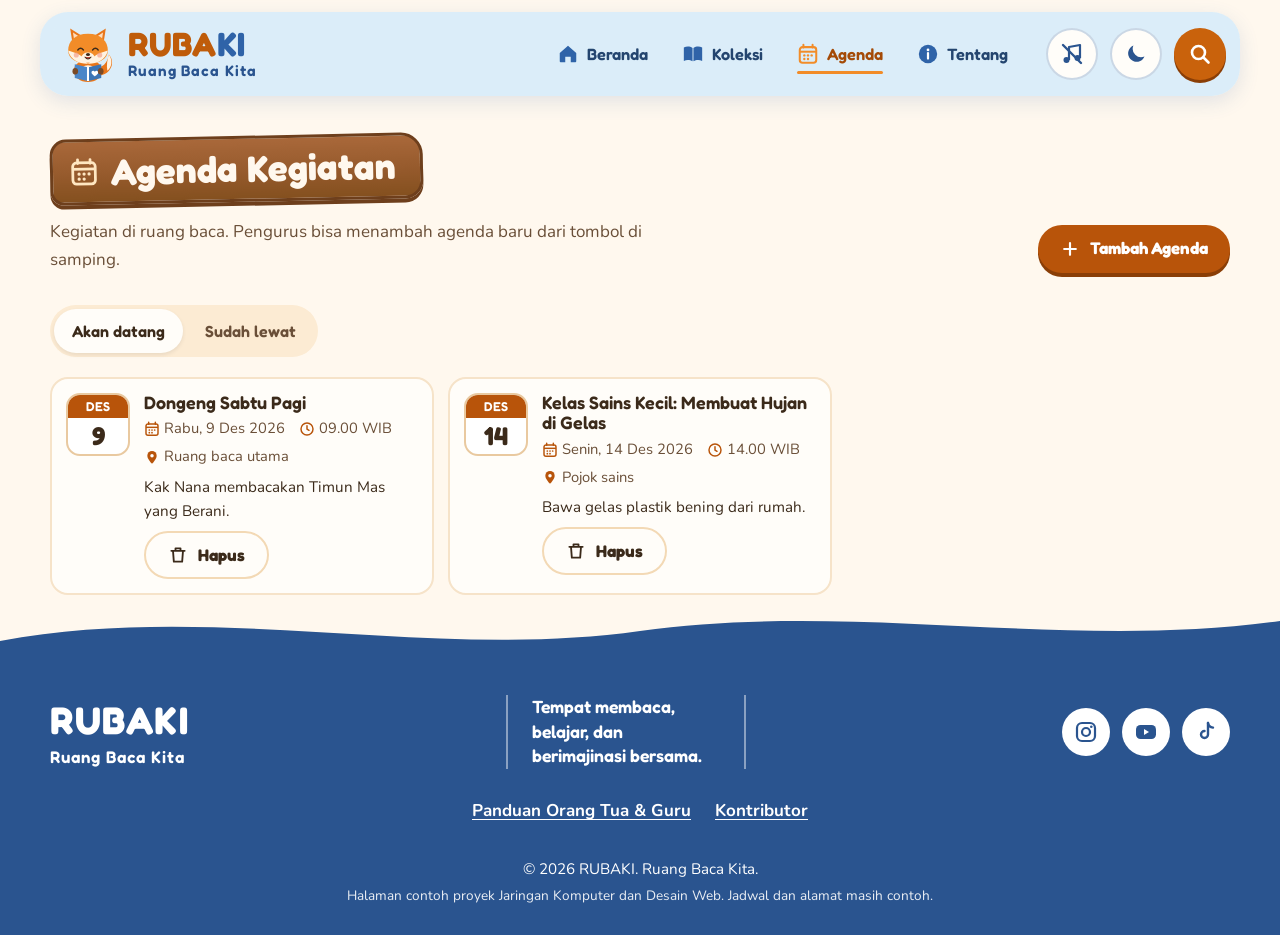
==== commit 9ecd8cd7: "Tambah tombol musik latar anak Lagu pendek ciptaan sendiri dimainkan lewat Web Audio, tanpa file MP3" ====
--- a/agenda.html
+++ b/agenda.html
@@ -71,6 +71,8 @@
       <symbol id="i-play" viewBox="0 0 24 24"><path d="M7 4.5v15l12-7.5z" fill="currentColor"/></symbol>
       <symbol id="i-sun" viewBox="0 0 24 24"><circle cx="12" cy="12" r="4.5" fill="currentColor"/><g stroke="currentColor" stroke-width="2.2" stroke-linecap="round"><path d="M12 2v2.5M12 19.5V22M2 12h2.5M19.5 12H22M4.9 4.9l1.8 1.8M17.3 17.3l1.8 1.8M4.9 19.1l1.8-1.8M17.3 6.7l1.8-1.8"/></g></symbol>
       <symbol id="i-moon" viewBox="0 0 24 24"><path d="M20.5 14.6A8.5 8.5 0 0 1 9.4 3.5a8.5 8.5 0 1 0 11.1 11.1z" fill="currentColor"/></symbol>
+      <symbol id="i-music" viewBox="0 0 24 24"><path d="M9 18V5l11-2v13" fill="none" stroke="currentColor" stroke-width="2.2" stroke-linejoin="round"/><circle cx="6.5" cy="18" r="3" fill="currentColor"/><circle cx="17.5" cy="16" r="3" fill="currentColor"/></symbol>
+      <symbol id="i-music-off" viewBox="0 0 24 24"><path d="M9 18V5l11-2v13" fill="none" stroke="currentColor" stroke-width="2.2" stroke-linejoin="round"/><circle cx="6.5" cy="18" r="3" fill="currentColor"/><circle cx="17.5" cy="16" r="3" fill="currentColor"/><path d="M3 3l18 18" stroke="currentColor" stroke-width="2.4" stroke-linecap="round"/></symbol>
       <symbol id="i-ig" viewBox="0 0 24 24"><rect x="3" y="3" width="18" height="18" rx="5" fill="none" stroke="currentColor" stroke-width="2.2"/><circle cx="12" cy="12" r="4" fill="none" stroke="currentColor" stroke-width="2.2"/><circle cx="17.3" cy="6.7" r="1.3" fill="currentColor"/></symbol>
       <symbol id="i-yt" viewBox="0 0 24 24"><rect x="2" y="5" width="20" height="14" rx="4.5" fill="currentColor"/><path d="M10 9v6l5-3z" fill="#fff"/></symbol>
       <symbol id="i-tt" viewBox="0 0 24 24"><path d="M14 3v11.5a3.5 3.5 0 1 1-3.5-3.5" fill="none" stroke="currentColor" stroke-width="2.4" stroke-linecap="round"/><path d="M14 3c.4 2.6 2.2 4.4 5 4.6" fill="none" stroke="currentColor" stroke-width="2.4" stroke-linecap="round"/></symbol>
@@ -96,6 +98,9 @@
       <a class="nav__link" href="tentang.html" data-route="tentang"><svg aria-hidden="true"><use href="#i-info"/></svg><span>Tentang</span></a>
     </nav>
 
+    <button class="theme-btn" type="button" id="toggleMusik" aria-pressed="false" aria-label="Putar musik latar">
+      <svg aria-hidden="true"><use href="#i-music-off"/></svg>
+    </button>
     <button class="theme-btn" type="button" id="toggleTema" aria-pressed="false" aria-label="Ganti ke mode gelap">
       <svg aria-hidden="true"><use href="#i-moon"/></svg>
     </button>
--- a/css/style.css
+++ b/css/style.css
@@ -418,11 +418,13 @@
 }
 .theme-btn svg { width: 24px; height: 24px; }
 .theme-btn:hover { background: var(--sky); }
-.theme-btn + .search-btn { margin-left: -12px; }
+.theme-btn + .search-btn,
+.theme-btn + .theme-btn { margin-left: -12px; }
 
 @media (max-width: 760px) {
   .theme-btn { width: 48px; height: 48px; }
-  .theme-btn + .search-btn { margin-left: -2px; }
+  .theme-btn + .search-btn,
+  .theme-btn + .theme-btn { margin-left: -2px; }
 }
 
 [data-tema="gelap"] {
@@ -500,3 +502,7 @@
 [data-tema="gelap"] .footer__wave { color: #16283F; }
 [data-tema="gelap"] .social,
 [data-tema="gelap"] .to-top { background: var(--paper); color: #CFE0F5; }
+
+/* Tombol musik saat menyala */
+#toggleMusik[aria-pressed="true"] { background: var(--orange-soft); color: var(--orange-deep); border-color: var(--orange); }
+[data-tema="gelap"] #toggleMusik[aria-pressed="true"] { color: #F7A04B; }
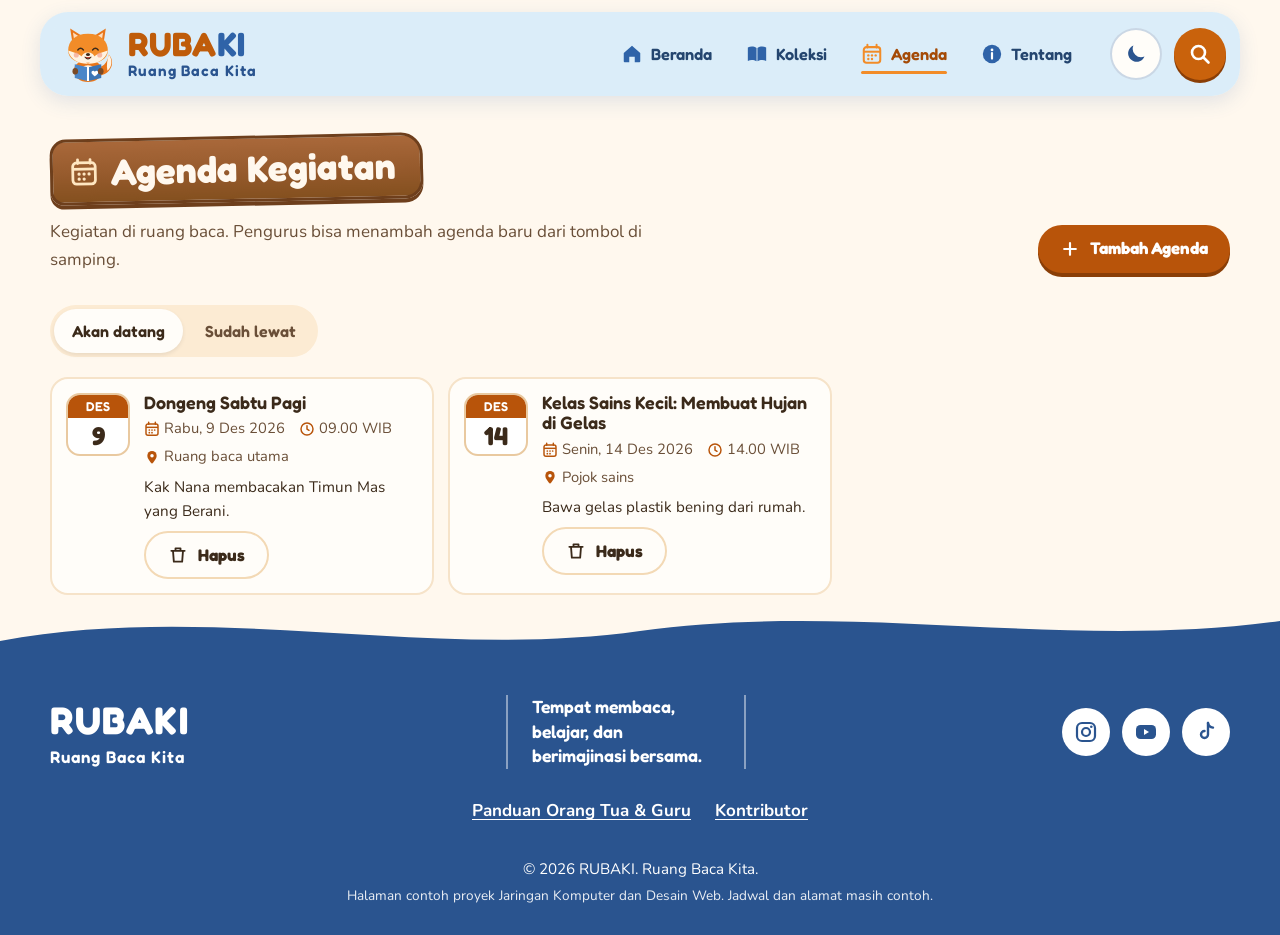
==== commit a6ed20c6: "Batalkan tombol musik latar Musiknya masih nada sintetis, bukan rekaman lagu asli.  Co-Authored-By: " ====
--- a/agenda.html
+++ b/agenda.html
@@ -71,8 +71,6 @@
       <symbol id="i-play" viewBox="0 0 24 24"><path d="M7 4.5v15l12-7.5z" fill="currentColor"/></symbol>
       <symbol id="i-sun" viewBox="0 0 24 24"><circle cx="12" cy="12" r="4.5" fill="currentColor"/><g stroke="currentColor" stroke-width="2.2" stroke-linecap="round"><path d="M12 2v2.5M12 19.5V22M2 12h2.5M19.5 12H22M4.9 4.9l1.8 1.8M17.3 17.3l1.8 1.8M4.9 19.1l1.8-1.8M17.3 6.7l1.8-1.8"/></g></symbol>
       <symbol id="i-moon" viewBox="0 0 24 24"><path d="M20.5 14.6A8.5 8.5 0 0 1 9.4 3.5a8.5 8.5 0 1 0 11.1 11.1z" fill="currentColor"/></symbol>
-      <symbol id="i-music" viewBox="0 0 24 24"><path d="M9 18V5l11-2v13" fill="none" stroke="currentColor" stroke-width="2.2" stroke-linejoin="round"/><circle cx="6.5" cy="18" r="3" fill="currentColor"/><circle cx="17.5" cy="16" r="3" fill="currentColor"/></symbol>
-      <symbol id="i-music-off" viewBox="0 0 24 24"><path d="M9 18V5l11-2v13" fill="none" stroke="currentColor" stroke-width="2.2" stroke-linejoin="round"/><circle cx="6.5" cy="18" r="3" fill="currentColor"/><circle cx="17.5" cy="16" r="3" fill="currentColor"/><path d="M3 3l18 18" stroke="currentColor" stroke-width="2.4" stroke-linecap="round"/></symbol>
       <symbol id="i-ig" viewBox="0 0 24 24"><rect x="3" y="3" width="18" height="18" rx="5" fill="none" stroke="currentColor" stroke-width="2.2"/><circle cx="12" cy="12" r="4" fill="none" stroke="currentColor" stroke-width="2.2"/><circle cx="17.3" cy="6.7" r="1.3" fill="currentColor"/></symbol>
       <symbol id="i-yt" viewBox="0 0 24 24"><rect x="2" y="5" width="20" height="14" rx="4.5" fill="currentColor"/><path d="M10 9v6l5-3z" fill="#fff"/></symbol>
       <symbol id="i-tt" viewBox="0 0 24 24"><path d="M14 3v11.5a3.5 3.5 0 1 1-3.5-3.5" fill="none" stroke="currentColor" stroke-width="2.4" stroke-linecap="round"/><path d="M14 3c.4 2.6 2.2 4.4 5 4.6" fill="none" stroke="currentColor" stroke-width="2.4" stroke-linecap="round"/></symbol>
@@ -98,9 +96,6 @@
       <a class="nav__link" href="tentang.html" data-route="tentang"><svg aria-hidden="true"><use href="#i-info"/></svg><span>Tentang</span></a>
     </nav>
 
-    <button class="theme-btn" type="button" id="toggleMusik" aria-pressed="false" aria-label="Putar musik latar">
-      <svg aria-hidden="true"><use href="#i-music-off"/></svg>
-    </button>
     <button class="theme-btn" type="button" id="toggleTema" aria-pressed="false" aria-label="Ganti ke mode gelap">
       <svg aria-hidden="true"><use href="#i-moon"/></svg>
     </button>
--- a/css/style.css
+++ b/css/style.css
@@ -418,13 +418,11 @@
 }
 .theme-btn svg { width: 24px; height: 24px; }
 .theme-btn:hover { background: var(--sky); }
-.theme-btn + .search-btn,
-.theme-btn + .theme-btn { margin-left: -12px; }
+.theme-btn + .search-btn { margin-left: -12px; }
 
 @media (max-width: 760px) {
   .theme-btn { width: 48px; height: 48px; }
-  .theme-btn + .search-btn,
-  .theme-btn + .theme-btn { margin-left: -2px; }
+  .theme-btn + .search-btn { margin-left: -2px; }
 }
 
 [data-tema="gelap"] {
@@ -502,7 +500,3 @@
 [data-tema="gelap"] .footer__wave { color: #16283F; }
 [data-tema="gelap"] .social,
 [data-tema="gelap"] .to-top { background: var(--paper); color: #CFE0F5; }
-
-/* Tombol musik saat menyala */
-#toggleMusik[aria-pressed="true"] { background: var(--orange-soft); color: var(--orange-deep); border-color: var(--orange); }
-[data-tema="gelap"] #toggleMusik[aria-pressed="true"] { color: #F7A04B; }
